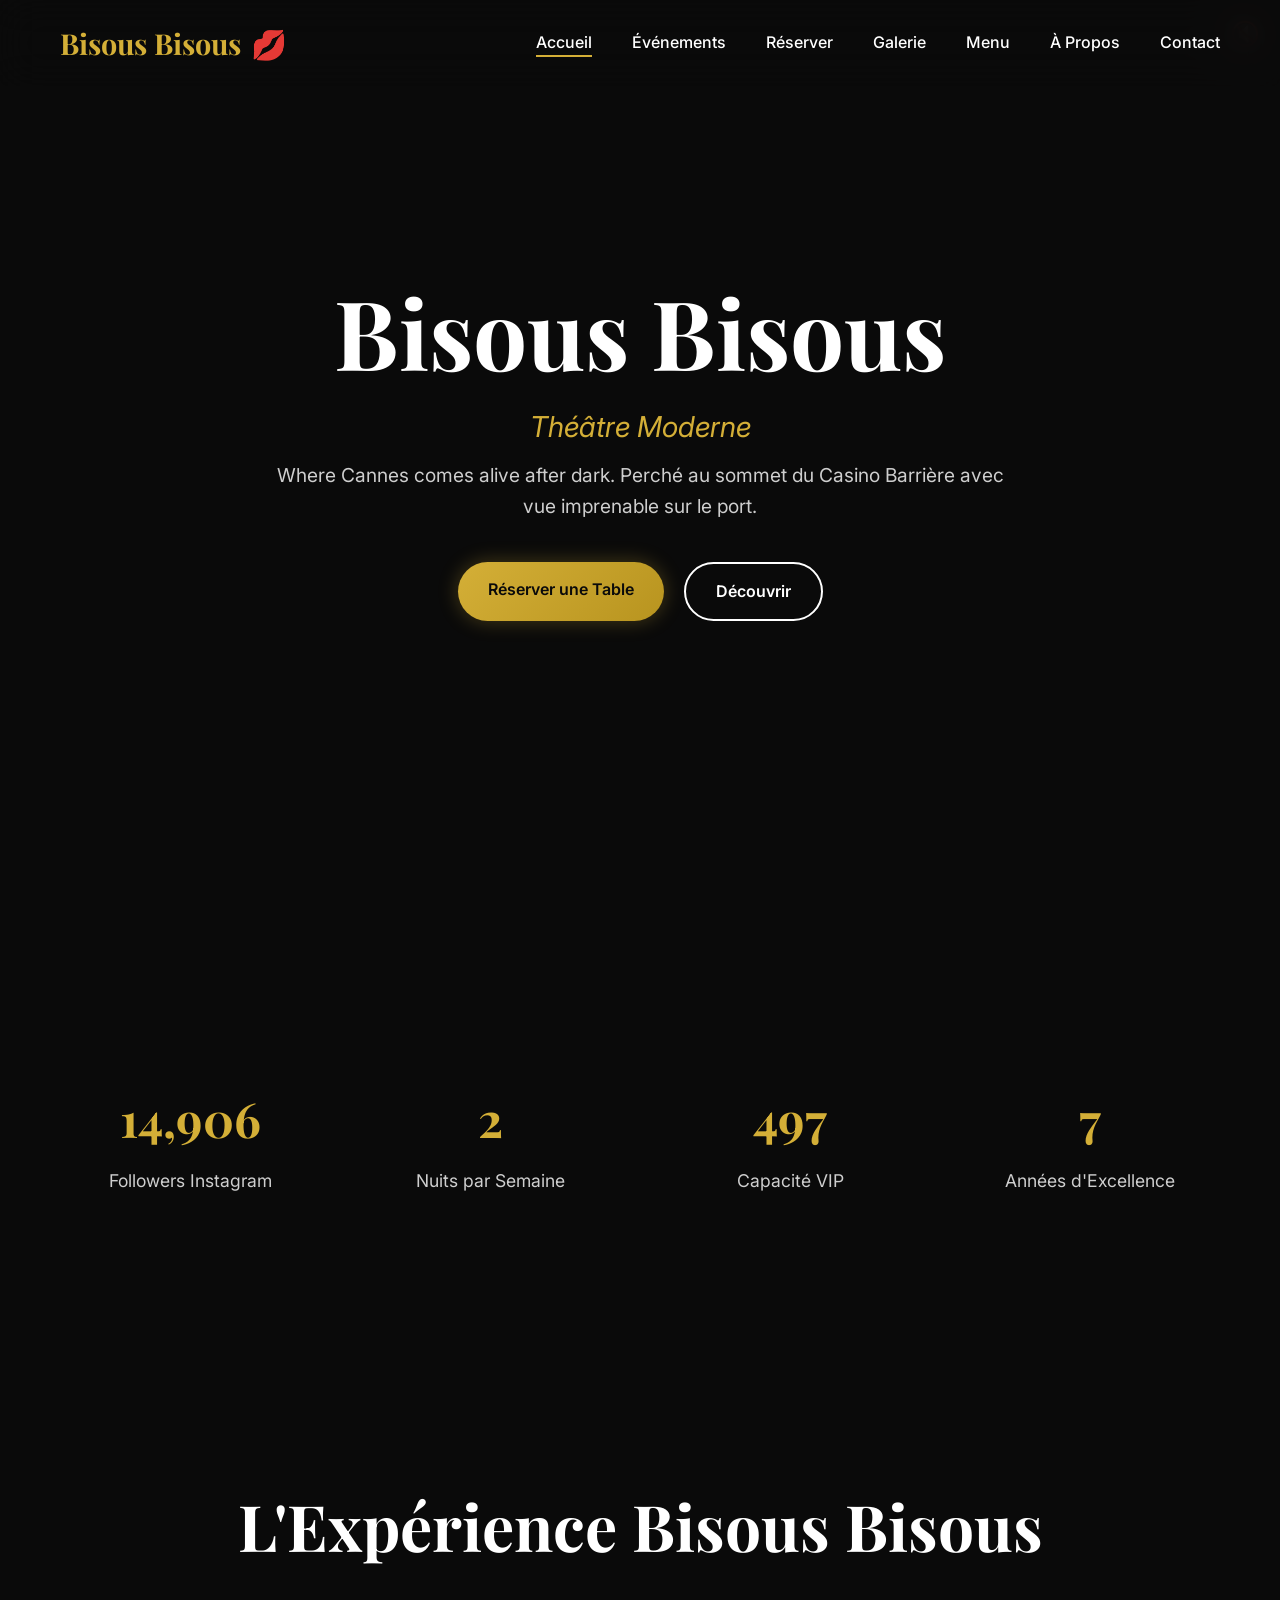
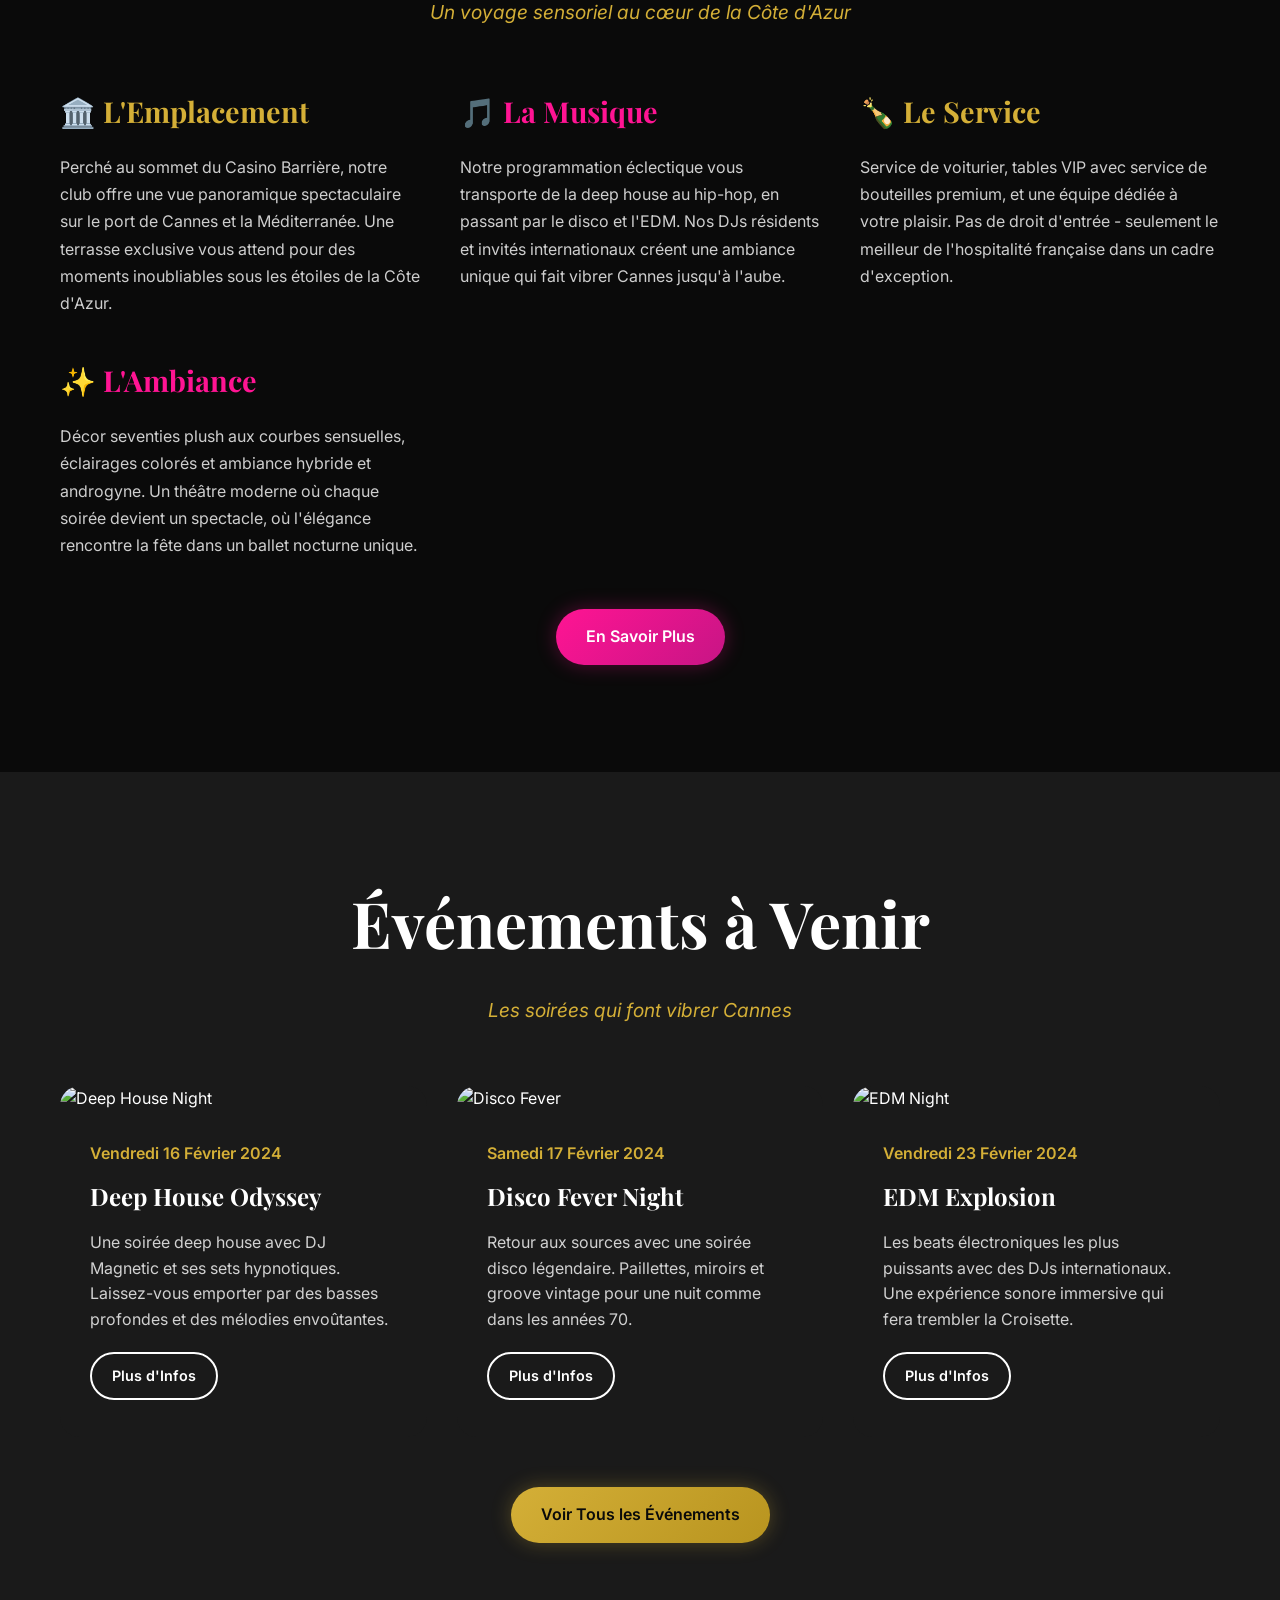
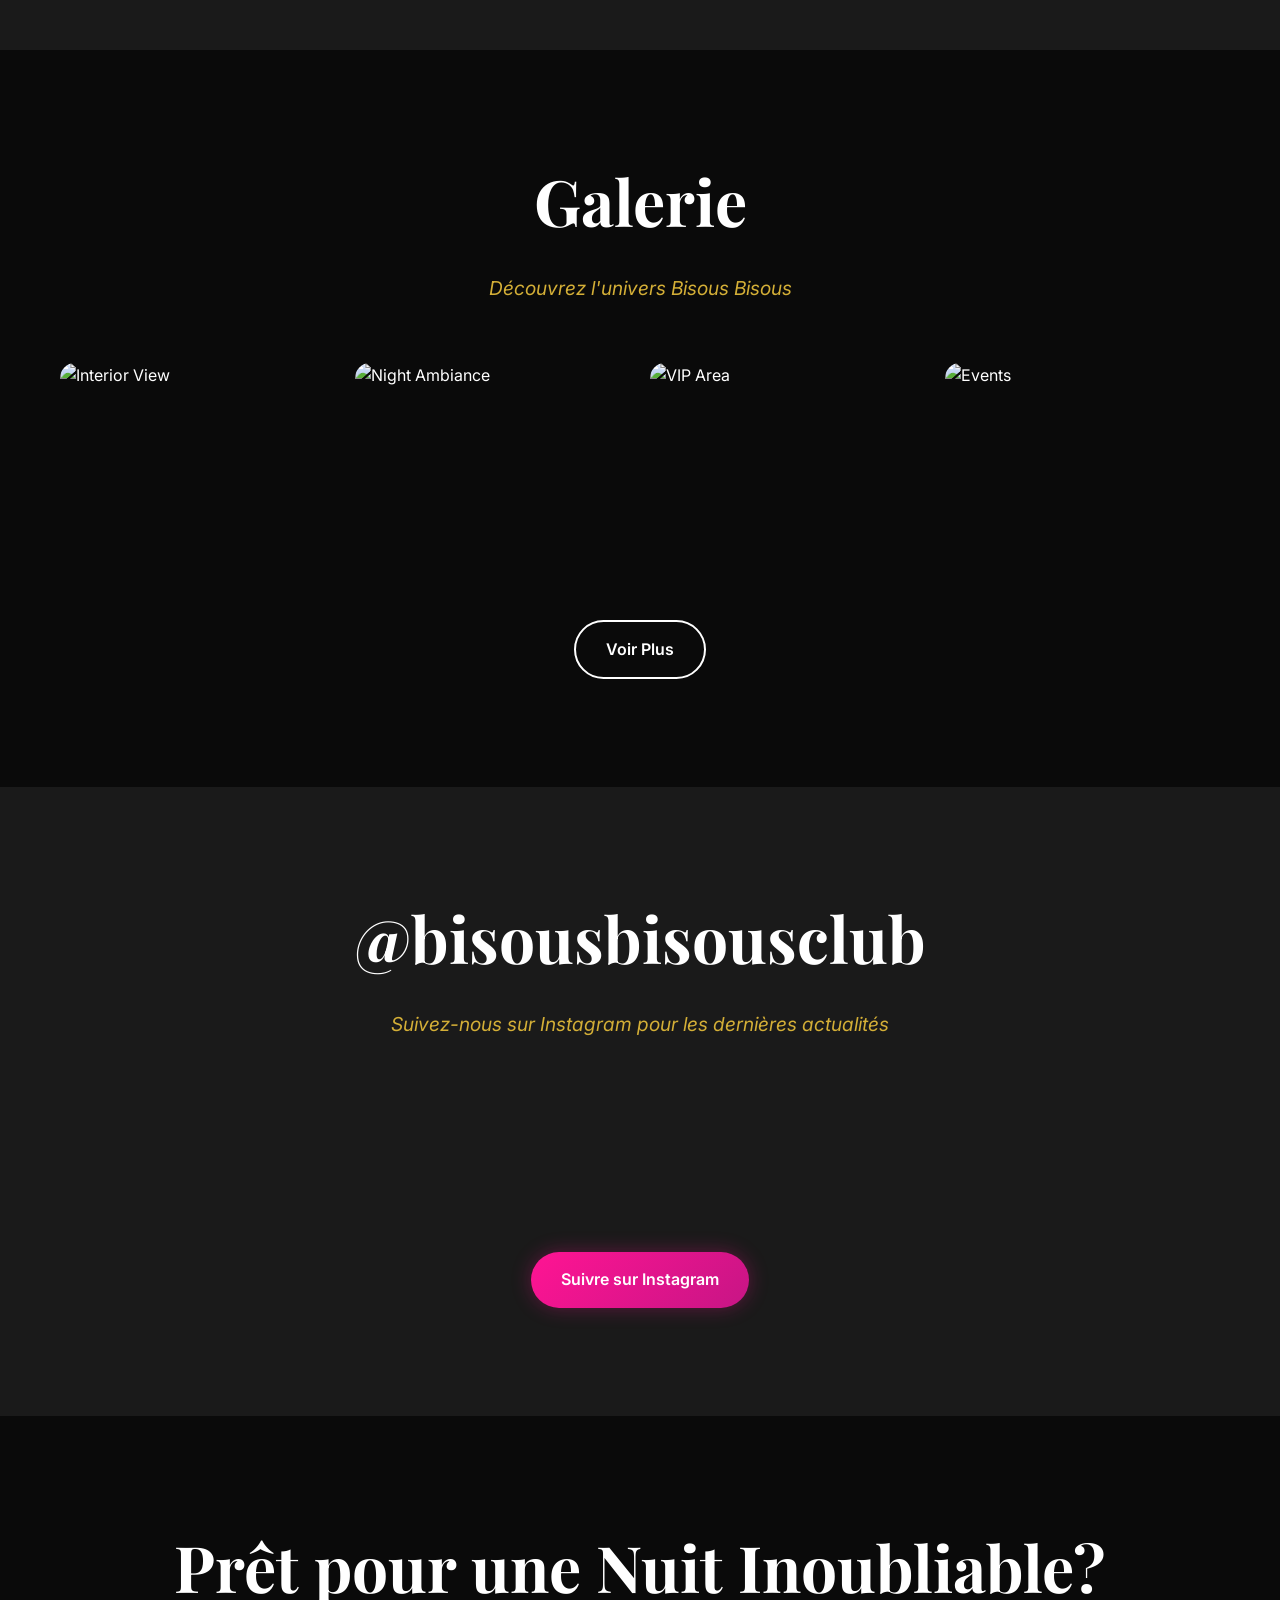
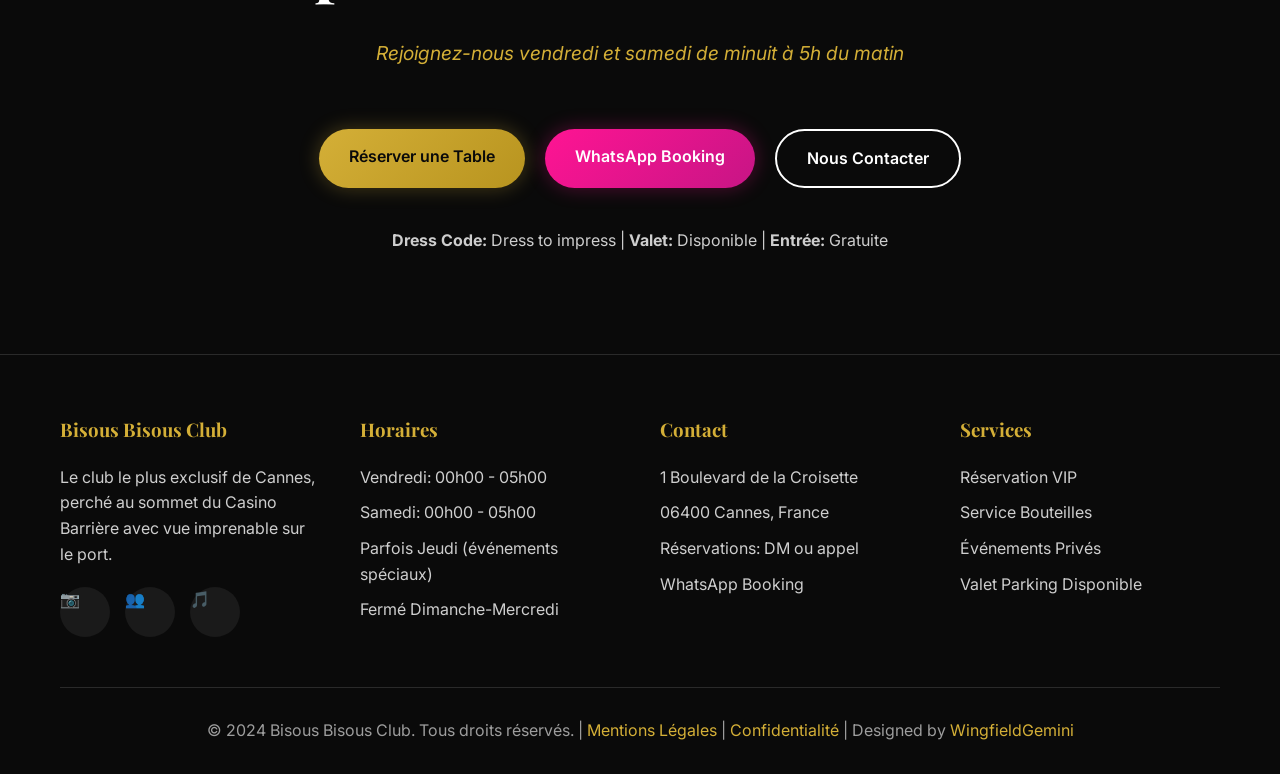
==== index.html @ 8ebdb5f8 "Bisous Bisous Club - Full premium nightclub website" ====
<!DOCTYPE html>
<html lang="fr">
<head>
    <meta charset="UTF-8">
    <meta name="viewport" content="width=device-width, initial-scale=1.0">
    <title>Bisous Bisous Club Cannes - Théâtre Moderne | Where Cannes Comes Alive After Dark</title>
    
    <!-- Meta Tags -->
    <meta name="description" content="Bisous Bisous Club - Le club le plus exclusif de Cannes. Perché au sommet du Casino Barrière avec vue sur le port. Musique house, disco, EDM. Ouvert vendredi et samedi de minuit à 5h.">
    <meta name="keywords" content="nightclub cannes, club cannes, bisous bisous, casino barrière, croisette nightlife, luxury nightclub, VIP cannes">
    <meta name="author" content="Bisous Bisous Club">
    
    <!-- Open Graph -->
    <meta property="og:title" content="Bisous Bisous Club Cannes - Théâtre Moderne">
    <meta property="og:description" content="Where Cannes comes alive after dark. Luxury nightclub atop Casino Barrière with stunning harbour views.">
    <meta property="og:image" content="https://images.unsplash.com/photo-1566737236500-c8ac43014a8b?w=1200&h=630&fit=crop">
    <meta property="og:url" content="https://bisousbisousclub.com">
    <meta property="og:type" content="website">
    <meta property="og:locale" content="fr_FR">
    
    <!-- Twitter Card -->
    <meta name="twitter:card" content="summary_large_image">
    <meta name="twitter:title" content="Bisous Bisous Club Cannes">
    <meta name="twitter:description" content="Where Cannes comes alive after dark 💋🪩">
    <meta name="twitter:image" content="https://images.unsplash.com/photo-1566737236500-c8ac43014a8b?w=1200&h=630&fit=crop">
    
    <!-- Favicon -->
    <link rel="icon" type="image/svg+xml" href="data:image/svg+xml,<svg xmlns='http://www.w3.org/2000/svg' viewBox='0 0 100 100'><text y='.9em' font-size='90'>💋</text></svg>">
    <link rel="alternate icon" href="data:image/svg+xml,<svg xmlns='http://www.w3.org/2000/svg' viewBox='0 0 100 100'><text y='.9em' font-size='90'>🪩</text></svg>">
    
    <!-- Schema Markup -->
    <script type="application/ld+json">
    {
        "@context": "https://schema.org",
        "@type": "NightClub",
        "name": "Bisous Bisous Club",
        "description": "Luxury nightclub in Cannes with harbor views and eclectic music",
        "url": "https://bisousbisousclub.com",
        "telephone": "+33-1-23-45-67-89",
        "address": {
            "@type": "PostalAddress",
            "streetAddress": "1 Boulevard de la Croisette, Palais des Festivals et des Congrès",
            "addressLocality": "Cannes",
            "postalCode": "06400",
            "addressCountry": "FR"
        },
        "geo": {
            "@type": "GeoCoordinates",
            "latitude": 43.5508,
            "longitude": 7.0174
        },
        "openingHours": [
            "Fr 00:00-05:00",
            "Sa 00:00-05:00"
        ],
        "priceRange": "€€€€",
        "servesCuisine": "Cocktails",
        "amenityFeature": [
            "Valet Parking",
            "VIP Service",
            "Bottle Service",
            "Terrace",
            "Harbor View"
        ]
    }
    </script>
    
    <!-- Stylesheets -->
    <link rel="stylesheet" href="styles.css">
    
    <!-- Three.js CDN -->
    <script src="https://cdnjs.cloudflare.com/ajax/libs/three.js/r128/three.min.js" defer></script>
</head>
<body>
    <!-- Loading Screen -->
    <div class="loading-screen">
        <div class="loading-logo">Bisous Bisous</div>
    </div>
    
    <!-- Navigation -->
    <nav class="navbar">
        <div class="nav-container">
            <a href="index.html" class="logo">Bisous Bisous</a>
            <ul class="nav-menu">
                <li><a href="index.html" class="nav-link active">Accueil</a></li>
                <li><a href="events.html" class="nav-link">Événements</a></li>
                <li><a href="booking.html" class="nav-link">Réserver</a></li>
                <li><a href="gallery.html" class="nav-link">Galerie</a></li>
                <li><a href="menu.html" class="nav-link">Menu</a></li>
                <li><a href="about.html" class="nav-link">À Propos</a></li>
                <li><a href="contact.html" class="nav-link">Contact</a></li>
            </ul>
            <button class="nav-toggle">
                <span></span>
                <span></span>
                <span></span>
            </button>
        </div>
    </nav>
    
    <!-- Hero Section -->
    <section class="hero">
        <video class="hero-video" autoplay muted loop>
            <source src="https://player.vimeo.com/external/342571552.hd.mp4?s=6c779c8e5eb7ab3e5c0a6e6f0b1c2d3e" type="video/mp4">
            <!-- Fallback to image if video fails -->
            <img src="https://images.unsplash.com/photo-1566737236500-c8ac43014a8b?w=1920&h=1080&fit=crop" alt="Bisous Bisous Club">
        </video>
        <div class="hero-overlay"></div>
        <canvas id="disco-canvas"></canvas>
        
        <div class="hero-content">
            <h1 class="hero-title">Bisous Bisous</h1>
            <p class="hero-subtitle">Théâtre Moderne</p>
            <p class="hero-description">Where Cannes comes alive after dark. Perché au sommet du Casino Barrière avec vue imprenable sur le port.</p>
            <div class="hero-cta">
                <a href="booking.html" class="btn btn-primary btn-magnetic">Réserver une Table</a>
                <a href="#about" class="btn btn-secondary btn-magnetic">Découvrir</a>
            </div>
        </div>
        
        <!-- Sound Toggle -->
        <button id="sound-btn" onclick="toggleSound()" style="position: absolute; top: 20px; right: 20px; background: none; border: none; font-size: 1.5rem; cursor: pointer;">🔇</button>
    </section>
    
    <!-- Stats Section -->
    <section class="section" id="stats">
        <div class="container">
            <div class="stats">
                <div class="stat-item fade-in">
                    <span class="stat-number" data-count="15000">0</span>
                    <div class="stat-label">Followers Instagram</div>
                </div>
                <div class="stat-item fade-in">
                    <span class="stat-number" data-count="2">0</span>
                    <div class="stat-label">Nuits par Semaine</div>
                </div>
                <div class="stat-item fade-in">
                    <span class="stat-number" data-count="500">0</span>
                    <div class="stat-label">Capacité VIP</div>
                </div>
                <div class="stat-item fade-in">
                    <span class="stat-number" data-count="7">0</span>
                    <div class="stat-label">Années d'Excellence</div>
                </div>
            </div>
        </div>
    </section>
    
    <!-- About Preview -->
    <section class="section" id="about">
        <div class="container">
            <h2 class="section-title fade-in">L'Expérience Bisous Bisous</h2>
            <p class="section-subtitle fade-in">Un voyage sensoriel au cœur de la Côte d'Azur</p>
            
            <div style="display: grid; grid-template-columns: repeat(auto-fit, minmax(300px, 1fr)); gap: 40px; margin-top: 60px;">
                <div class="slide-in-left">
                    <h3 style="font-family: var(--font-heading); font-size: 1.8rem; color: var(--gold); margin-bottom: 20px;">🏛️ L'Emplacement</h3>
                    <p style="color: var(--text-light); line-height: 1.7;">Perché au sommet du Casino Barrière, notre club offre une vue panoramique spectaculaire sur le port de Cannes et la Méditerranée. Une terrasse exclusive vous attend pour des moments inoubliables sous les étoiles de la Côte d'Azur.</p>
                </div>
                
                <div class="slide-in-right">
                    <h3 style="font-family: var(--font-heading); font-size: 1.8rem; color: var(--pink); margin-bottom: 20px;">🎵 La Musique</h3>
                    <p style="color: var(--text-light); line-height: 1.7;">Notre programmation éclectique vous transporte de la deep house au hip-hop, en passant par le disco et l'EDM. Nos DJs résidents et invités internationaux créent une ambiance unique qui fait vibrer Cannes jusqu'à l'aube.</p>
                </div>
                
                <div class="slide-in-left">
                    <h3 style="font-family: var(--font-heading); font-size: 1.8rem; color: var(--gold); margin-bottom: 20px;">🍾 Le Service</h3>
                    <p style="color: var(--text-light); line-height: 1.7;">Service de voiturier, tables VIP avec service de bouteilles premium, et une équipe dédiée à votre plaisir. Pas de droit d'entrée - seulement le meilleur de l'hospitalité française dans un cadre d'exception.</p>
                </div>
                
                <div class="slide-in-right">
                    <h3 style="font-family: var(--font-heading); font-size: 1.8rem; color: var(--pink); margin-bottom: 20px;">✨ L'Ambiance</h3>
                    <p style="color: var(--text-light); line-height: 1.7;">Décor seventies plush aux courbes sensuelles, éclairages colorés et ambiance hybride et androgyne. Un théâtre moderne où chaque soirée devient un spectacle, où l'élégance rencontre la fête dans un ballet nocturne unique.</p>
                </div>
            </div>
            
            <div style="text-align: center; margin-top: 50px;">
                <a href="about.html" class="btn btn-pink btn-magnetic">En Savoir Plus</a>
            </div>
        </div>
    </section>
    
    <!-- Upcoming Events -->
    <section class="section" style="background: var(--gray);">
        <div class="container">
            <h2 class="section-title fade-in">Événements à Venir</h2>
            <p class="section-subtitle fade-in">Les soirées qui font vibrer Cannes</p>
            
            <div class="events-preview">
                <div class="event-card fade-in">
                    <img src="https://images.unsplash.com/photo-1571019613454-1cb2f99b2d8b?w=400&h=250&fit=crop" alt="Deep House Night" class="event-image">
                    <div class="event-content">
                        <div class="event-date">Vendredi 16 Février 2024</div>
                        <h3 class="event-title">Deep House Odyssey</h3>
                        <p class="event-description">Une soirée deep house avec DJ Magnetic et ses sets hypnotiques. Laissez-vous emporter par des basses profondes et des mélodies envoûtantes.</p>
                        <a href="events.html" class="btn btn-secondary" style="padding: 10px 20px; font-size: 0.9rem;">Plus d'Infos</a>
                    </div>
                </div>
                
                <div class="event-card fade-in">
                    <img src="https://images.unsplash.com/photo-1571266028243-d220c2dcbf53?w=400&h=250&fit=crop" alt="Disco Fever" class="event-image">
                    <div class="event-content">
                        <div class="event-date">Samedi 17 Février 2024</div>
                        <h3 class="event-title">Disco Fever Night</h3>
                        <p class="event-description">Retour aux sources avec une soirée disco légendaire. Paillettes, miroirs et groove vintage pour une nuit comme dans les années 70.</p>
                        <a href="events.html" class="btn btn-secondary" style="padding: 10px 20px; font-size: 0.9rem;">Plus d'Infos</a>
                    </div>
                </div>
                
                <div class="event-card fade-in">
                    <img src="https://images.unsplash.com/photo-1571168962643-4c8b2d99b9fe?w=400&h=250&fit=crop" alt="EDM Night" class="event-image">
                    <div class="event-content">
                        <div class="event-date">Vendredi 23 Février 2024</div>
                        <h3 class="event-title">EDM Explosion</h3>
                        <p class="event-description">Les beats électroniques les plus puissants avec des DJs internationaux. Une expérience sonore immersive qui fera trembler la Croisette.</p>
                        <a href="events.html" class="btn btn-secondary" style="padding: 10px 20px; font-size: 0.9rem;">Plus d'Infos</a>
                    </div>
                </div>
            </div>
            
            <div style="text-align: center; margin-top: 50px;">
                <a href="events.html" class="btn btn-primary btn-magnetic">Voir Tous les Événements</a>
            </div>
        </div>
    </section>
    
    <!-- Gallery Preview -->
    <section class="section">
        <div class="container">
            <h2 class="section-title fade-in">Galerie</h2>
            <p class="section-subtitle fade-in">Découvrez l'univers Bisous Bisous</p>
            
            <div class="gallery-grid" style="grid-template-columns: repeat(auto-fit, minmax(250px, 1fr));">
                <div class="gallery-item fade-in" data-category="venue">
                    <img src="https://images.unsplash.com/photo-1566737236500-c8ac43014a8b?w=400&h=300&fit=crop" alt="Interior View" class="gallery-image">
                    <div class="gallery-overlay">
                        <div class="gallery-title">Vue Intérieure</div>
                    </div>
                </div>
                
                <div class="gallery-item fade-in" data-category="nights">
                    <img src="https://images.unsplash.com/photo-1571019613454-1cb2f99b2d8b?w=400&h=300&fit=crop" alt="Night Ambiance" class="gallery-image">
                    <div class="gallery-overlay">
                        <div class="gallery-title">Ambiance Nocturne</div>
                    </div>
                </div>
                
                <div class="gallery-item fade-in" data-category="vip">
                    <img src="https://images.unsplash.com/photo-1566417713940-fe7c737a9ef2?w=400&h=300&fit=crop" alt="VIP Area" class="gallery-image">
                    <div class="gallery-overlay">
                        <div class="gallery-title">Espace VIP</div>
                    </div>
                </div>
                
                <div class="gallery-item fade-in" data-category="events">
                    <img src="https://images.unsplash.com/photo-1493225457124-a3eb161ffa5f?w=400&h=300&fit=crop" alt="Events" class="gallery-image">
                    <div class="gallery-overlay">
                        <div class="gallery-title">Événements</div>
                    </div>
                </div>
            </div>
            
            <div style="text-align: center; margin-top: 50px;">
                <a href="gallery.html" class="btn btn-secondary btn-magnetic">Voir Plus</a>
            </div>
        </div>
    </section>
    
    <!-- Instagram Feed Section -->
    <section class="section" style="background: var(--gray);">
        <div class="container">
            <h2 class="section-title fade-in">@bisousbisousclub</h2>
            <p class="section-subtitle fade-in">Suivez-nous sur Instagram pour les dernières actualités</p>
            
            <div id="instagram-feed" style="display: grid; grid-template-columns: repeat(auto-fit, minmax(200px, 1fr)); gap: 20px; margin-top: 40px;">
                <!-- Instagram posts will be loaded by JavaScript -->
            </div>
            
            <div style="text-align: center; margin-top: 50px;">
                <a href="https://instagram.com/bisousbisousclub" target="_blank" class="btn btn-pink btn-magnetic">Suivre sur Instagram</a>
            </div>
        </div>
    </section>
    
    <!-- Call to Action -->
    <section class="section">
        <div class="container" style="text-align: center;">
            <h2 class="section-title fade-in">Prêt pour une Nuit Inoubliable?</h2>
            <p class="section-subtitle fade-in">Rejoignez-nous vendredi et samedi de minuit à 5h du matin</p>
            
            <div style="display: flex; gap: 20px; justify-content: center; flex-wrap: wrap; margin-top: 40px;">
                <a href="booking.html" class="btn btn-primary btn-magnetic">Réserver une Table</a>
                <a href="#" onclick="openWhatsApp()" class="btn btn-pink btn-magnetic">WhatsApp Booking</a>
                <a href="contact.html" class="btn btn-secondary btn-magnetic">Nous Contacter</a>
            </div>
            
            <div style="margin-top: 40px; color: var(--text-light);">
                <p><strong>Dress Code:</strong> Dress to impress | <strong>Valet:</strong> Disponible | <strong>Entrée:</strong> Gratuite</p>
            </div>
        </div>
    </section>
    
    <!-- Lightbox -->
    <div id="lightbox" class="lightbox">
        <div class="lightbox-content">
            <img id="lightbox-img" src="" alt="" class="lightbox-image">
            <button id="lightbox-close" class="lightbox-close">&times;</button>
        </div>
    </div>
    
    <!-- Footer -->
    <footer class="footer">
        <div class="container">
            <div class="footer-content">
                <div class="footer-section">
                    <h3>Bisous Bisous Club</h3>
                    <p>Le club le plus exclusif de Cannes, perché au sommet du Casino Barrière avec vue imprenable sur le port.</p>
                    <div class="social-links">
                        <a href="https://instagram.com/bisousbisousclub" class="social-link" target="_blank">📷</a>
                        <a href="https://facebook.com/bisousbisousclub" class="social-link" target="_blank">👥</a>
                        <a href="https://tiktok.com/@bisousbisousclub" class="social-link" target="_blank">🎵</a>
                    </div>
                </div>
                
                <div class="footer-section">
                    <h3>Horaires</h3>
                    <p>Vendredi: 00h00 - 05h00</p>
                    <p>Samedi: 00h00 - 05h00</p>
                    <p>Parfois Jeudi (événements spéciaux)</p>
                    <p>Fermé Dimanche-Mercredi</p>
                </div>
                
                <div class="footer-section">
                    <h3>Contact</h3>
                    <p>1 Boulevard de la Croisette</p>
                    <p>06400 Cannes, France</p>
                    <p>Réservations: DM ou appel</p>
                    <a href="#" onclick="openWhatsApp()">WhatsApp Booking</a>
                </div>
                
                <div class="footer-section">
                    <h3>Services</h3>
                    <a href="booking.html">Réservation VIP</a>
                    <a href="menu.html">Service Bouteilles</a>
                    <a href="events.html">Événements Privés</a>
                    <p>Valet Parking Disponible</p>
                </div>
            </div>
            
            <div class="footer-bottom">
                <p>&copy; 2024 Bisous Bisous Club. Tous droits réservés. | 
                <a href="#">Mentions Légales</a> | 
                <a href="#">Confidentialité</a> | 
                Designed by <a href="https://wingfieldgemini.github.io" target="_blank">WingfieldGemini</a></p>
            </div>
        </div>
    </footer>
    
    <!-- Scripts -->
    <script src="script.js"></script>
    <script>
        // Load Instagram feed on page load
        document.addEventListener('DOMContentLoaded', function() {
            loadInstagramFeed();
        });
    </script>
</body>
</html>
---- styles.css ----
@import url('https://fonts.googleapis.com/css2?family=Playfair+Display:ital,wght@0,400;0,500;0,600;0,700;1,400&family=Inter:wght@300;400;500;600;700&family=Poppins:wght@300;400;500;600;700&display=swap');

/* CSS Custom Properties */
:root {
  --black: #0A0A0A;
  --gold: #D4AF37;
  --pink: #FF1493;
  --red: #DC143C;
  --white: #FFFFFF;
  --gray: #1A1A1A;
  --light-gray: #2A2A2A;
  --text-light: rgba(255, 255, 255, 0.8);
  --text-muted: rgba(255, 255, 255, 0.6);
  
  --font-heading: 'Playfair Display', serif;
  --font-body: 'Inter', sans-serif;
  --font-alt: 'Poppins', sans-serif;
  
  --transition: all 0.3s cubic-bezier(0.4, 0, 0.2, 1);
  --transition-slow: all 0.6s cubic-bezier(0.4, 0, 0.2, 1);
  --shadow-glow: 0 0 20px rgba(212, 175, 55, 0.3);
  --shadow-pink: 0 0 20px rgba(255, 20, 147, 0.3);
}

/* Reset & Base Styles */
* {
  margin: 0;
  padding: 0;
  box-sizing: border-box;
}

html {
  font-size: 16px;
  scroll-behavior: smooth;
}

body {
  font-family: var(--font-body);
  background: var(--black);
  color: var(--white);
  line-height: 1.6;
  overflow-x: hidden;
}

/* Custom Cursor - REMOVED */

/* Loading Screen */
.loading-screen {
  position: fixed;
  top: 0;
  left: 0;
  width: 100%;
  height: 100%;
  background: var(--black);
  display: flex;
  justify-content: center;
  align-items: center;
  z-index: 10000;
  transition: opacity 0.8s ease, visibility 0.8s ease;
  pointer-events: none;
}

.loading-screen.hidden {
  opacity: 0;
  visibility: hidden;
  pointer-events: none;
}

.loading-logo {
  font-family: var(--font-heading);
  font-size: 3rem;
  font-weight: 700;
  color: var(--gold);
  position: relative;
  animation: pulse 2s ease-in-out infinite;
}

.loading-logo::after {
  content: '💋';
  position: absolute;
  right: -50px;
  top: 0;
  animation: spin 2s linear infinite;
}

@keyframes pulse {
  0%, 100% { opacity: 1; transform: scale(1); }
  50% { opacity: 0.7; transform: scale(1.05); }
}

@keyframes spin {
  from { transform: rotate(0deg); }
  to { transform: rotate(360deg); }
}

/* Scroll Progress */
.scroll-progress {
  position: fixed;
  top: 0;
  left: 0;
  width: 0;
  height: 3px;
  background: linear-gradient(90deg, var(--gold), var(--pink));
  z-index: 9999;
  transition: width 0.1s ease;
}

/* Navigation */
.navbar {
  position: fixed;
  top: 0;
  left: 0;
  right: 0;
  z-index: 1000;
  padding: 20px 0;
  background: rgba(10, 10, 10, 0.9);
  backdrop-filter: blur(20px);
  transition: var(--transition);
}

.navbar.scrolled {
  background: rgba(10, 10, 10, 0.95);
  padding: 15px 0;
}

.nav-container {
  max-width: 1200px;
  margin: 0 auto;
  padding: 0 20px;
  display: flex;
  justify-content: space-between;
  align-items: center;
}

.logo {
  font-family: var(--font-heading);
  font-size: 1.8rem;
  font-weight: 700;
  color: var(--gold);
  text-decoration: none;
  position: relative;
}

.logo::after {
  content: '💋';
  margin-left: 10px;
  animation: float 3s ease-in-out infinite;
}

@keyframes float {
  0%, 100% { transform: translateY(0px); }
  50% { transform: translateY(-5px); }
}

.nav-menu {
  display: flex;
  list-style: none;
  gap: 40px;
}

.nav-link {
  color: var(--white);
  text-decoration: none;
  font-weight: 500;
  position: relative;
  transition: var(--transition);
}

.nav-link:hover {
  color: var(--gold);
}

.nav-link::after {
  content: '';
  position: absolute;
  bottom: -5px;
  left: 0;
  width: 0;
  height: 2px;
  background: var(--gold);
  transition: width 0.3s ease;
}

.nav-link:hover::after,
.nav-link.active::after {
  width: 100%;
}

/* Mobile Navigation */
.nav-toggle {
  display: none;
  flex-direction: column;
  cursor: pointer;
  padding: 10px;
  background: none;
  border: none;
}

.nav-toggle span {
  width: 25px;
  height: 3px;
  background: var(--white);
  margin: 3px 0;
  transition: var(--transition);
}

.nav-toggle.active span:nth-child(1) {
  transform: rotate(45deg) translate(9px, 9px);
}

.nav-toggle.active span:nth-child(2) {
  opacity: 0;
}

.nav-toggle.active span:nth-child(3) {
  transform: rotate(-45deg) translate(8px, -8px);
}

@media (max-width: 768px) {
  .nav-toggle {
    display: flex;
  }
  
  .nav-menu {
    position: fixed;
    top: 0;
    right: -100%;
    width: 100%;
    height: 100vh;
    background: var(--black);
    flex-direction: column;
    justify-content: center;
    align-items: center;
    gap: 30px;
    transition: right 0.3s ease;
  }
  
  .nav-menu.active {
    right: 0;
  }
  
  .nav-link {
    font-size: 1.5rem;
  }
}

/* Hero Section */
.hero {
  height: 100vh;
  position: relative;
  overflow: hidden;
  display: flex;
  align-items: center;
  justify-content: center;
}

.hero-video {
  position: absolute;
  top: 0;
  left: 0;
  width: 100%;
  height: 100%;
  object-fit: cover;
  z-index: -2;
}

.hero-overlay {
  position: absolute;
  top: 0;
  left: 0;
  width: 100%;
  height: 100%;
  background: linear-gradient(
    45deg,
    rgba(10, 10, 10, 0.7) 0%,
    rgba(10, 10, 10, 0.4) 50%,
    rgba(10, 10, 10, 0.7) 100%
  );
  z-index: -1;
}

.hero-content {
  text-align: center;
  max-width: 800px;
  padding: 0 20px;
  z-index: 1;
}

.hero-title {
  font-family: var(--font-heading);
  font-size: clamp(3rem, 8vw, 6rem);
  font-weight: 700;
  color: var(--white);
  margin-bottom: 20px;
  line-height: 1.1;
  opacity: 0;
  transform: translateY(50px);
  animation: fadeInUp 1s ease 0.5s forwards;
}

.hero-subtitle {
  font-size: clamp(1.2rem, 3vw, 1.8rem);
  color: var(--gold);
  margin-bottom: 10px;
  font-style: italic;
  opacity: 0;
  transform: translateY(30px);
  animation: fadeInUp 1s ease 0.8s forwards;
}

.hero-description {
  font-size: clamp(1rem, 2vw, 1.2rem);
  color: var(--text-light);
  margin-bottom: 40px;
  opacity: 0;
  transform: translateY(30px);
  animation: fadeInUp 1s ease 1.1s forwards;
}

.hero-cta {
  display: inline-flex;
  gap: 20px;
  opacity: 0;
  transform: translateY(30px);
  animation: fadeInUp 1s ease 1.4s forwards;
}

@keyframes fadeInUp {
  to {
    opacity: 1;
    transform: translateY(0);
  }
}

/* Buttons */
.btn {
  display: inline-block;
  padding: 15px 30px;
  text-decoration: none;
  font-weight: 600;
  border-radius: 50px;
  transition: var(--transition);
  position: relative;
  overflow: hidden;
  border: none;
  cursor: pointer;
  font-family: var(--font-body);
  font-size: 1rem;
}

.btn-primary {
  background: linear-gradient(135deg, var(--gold), #B8941F);
  color: var(--black);
  box-shadow: var(--shadow-glow);
}

.btn-primary:hover {
  transform: translateY(-3px);
  box-shadow: 0 10px 30px rgba(212, 175, 55, 0.4);
}

.btn-secondary {
  background: transparent;
  color: var(--white);
  border: 2px solid var(--white);
}

.btn-secondary:hover {
  background: var(--white);
  color: var(--black);
  transform: translateY(-3px);
}

.btn-pink {
  background: linear-gradient(135deg, var(--pink), #C71585);
  color: var(--white);
  box-shadow: var(--shadow-pink);
}

.btn-pink:hover {
  transform: translateY(-3px);
  box-shadow: 0 10px 30px rgba(255, 20, 147, 0.4);
}

/* Magnetic Button Effect */
.btn-magnetic {
  transition: transform 0.3s ease;
}

/* WebGL/Three.js Canvas */
#disco-canvas {
  position: absolute;
  top: 0;
  left: 0;
  width: 100%;
  height: 100%;
  pointer-events: none;
  z-index: 0;
}

/* Sections */
.section {
  padding: 100px 0;
  position: relative;
}

.container {
  max-width: 1200px;
  margin: 0 auto;
  padding: 0 20px;
}

.section-title {
  font-family: var(--font-heading);
  font-size: clamp(2.5rem, 5vw, 4rem);
  font-weight: 700;
  text-align: center;
  margin-bottom: 20px;
  color: var(--white);
}

.section-subtitle {
  font-size: 1.2rem;
  text-align: center;
  color: var(--gold);
  margin-bottom: 60px;
  font-style: italic;
}

/* Stats Counter */
.stats {
  display: grid;
  grid-template-columns: repeat(auto-fit, minmax(200px, 1fr));
  gap: 40px;
  margin: 80px 0;
}

.stat-item {
  text-align: center;
}

.stat-number {
  font-family: var(--font-heading);
  font-size: 3rem;
  font-weight: 700;
  color: var(--gold);
  display: block;
}

.stat-label {
  color: var(--text-light);
  font-size: 1.1rem;
  margin-top: 10px;
}

/* Events Preview */
.events-preview {
  display: grid;
  grid-template-columns: repeat(auto-fit, minmax(300px, 1fr));
  gap: 30px;
  margin-top: 60px;
}

.event-card {
  background: var(--gray);
  border-radius: 20px;
  overflow: hidden;
  transition: var(--transition-slow);
  position: relative;
}

.event-card:hover {
  transform: translateY(-10px);
  box-shadow: 0 20px 40px rgba(0, 0, 0, 0.3);
}

.event-image {
  width: 100%;
  height: 200px;
  object-fit: cover;
}

.event-content {
  padding: 30px;
}

.event-date {
  color: var(--gold);
  font-weight: 600;
  margin-bottom: 10px;
}

.event-title {
  font-family: var(--font-heading);
  font-size: 1.5rem;
  margin-bottom: 15px;
}

.event-description {
  color: var(--text-light);
  margin-bottom: 20px;
}

/* Gallery Grid */
.gallery-grid {
  display: grid;
  grid-template-columns: repeat(auto-fill, minmax(300px, 1fr));
  gap: 20px;
  margin-top: 60px;
}

.gallery-item {
  position: relative;
  border-radius: 15px;
  overflow: hidden;
  aspect-ratio: 4/3;
  cursor: pointer;
  transition: var(--transition);
}

.gallery-item:hover {
  transform: scale(1.05);
}

.gallery-image {
  width: 100%;
  height: 100%;
  object-fit: cover;
}

.gallery-overlay {
  position: absolute;
  top: 0;
  left: 0;
  right: 0;
  bottom: 0;
  background: linear-gradient(to bottom, transparent, rgba(0, 0, 0, 0.7));
  display: flex;
  align-items: flex-end;
  padding: 20px;
  opacity: 0;
  transition: var(--transition);
}

.gallery-item:hover .gallery-overlay {
  opacity: 1;
}

.gallery-title {
  color: var(--white);
  font-weight: 600;
}

/* Forms */
.form-group {
  margin-bottom: 25px;
}

.form-label {
  display: block;
  margin-bottom: 8px;
  color: var(--gold);
  font-weight: 500;
}

.form-input,
.form-select,
.form-textarea {
  width: 100%;
  padding: 15px 20px;
  background: var(--gray);
  border: 2px solid transparent;
  border-radius: 10px;
  color: var(--white);
  font-family: var(--font-body);
  font-size: 1rem;
  transition: var(--transition);
}

.form-input:focus,
.form-select:focus,
.form-textarea:focus {
  outline: none;
  border-color: var(--gold);
  box-shadow: var(--shadow-glow);
}

.form-textarea {
  min-height: 120px;
  resize: vertical;
}

/* Menu Items */
.menu-category {
  margin-bottom: 60px;
}

.menu-category h3 {
  font-family: var(--font-heading);
  font-size: 2rem;
  color: var(--gold);
  margin-bottom: 30px;
  text-align: center;
}

.menu-items {
  display: grid;
  gap: 20px;
}

.menu-item {
  display: flex;
  justify-content: space-between;
  align-items: flex-start;
  padding: 20px 0;
  border-bottom: 1px solid var(--light-gray);
}

.menu-item-info h4 {
  color: var(--white);
  font-size: 1.2rem;
  margin-bottom: 5px;
}

.menu-item-description {
  color: var(--text-light);
  font-size: 0.9rem;
}

.menu-item-price {
  color: var(--gold);
  font-weight: 600;
  font-size: 1.1rem;
}

/* Footer */
.footer {
  background: var(--black);
  padding: 60px 0 30px;
  border-top: 1px solid var(--light-gray);
}

.footer-content {
  display: grid;
  grid-template-columns: repeat(auto-fit, minmax(250px, 1fr));
  gap: 40px;
  margin-bottom: 40px;
}

.footer-section h3 {
  font-family: var(--font-heading);
  color: var(--gold);
  margin-bottom: 20px;
}

.footer-section p,
.footer-section a {
  color: var(--text-light);
  text-decoration: none;
  margin-bottom: 10px;
  display: block;
  transition: var(--transition);
}

.footer-section a:hover {
  color: var(--gold);
}

.social-links {
  display: flex;
  gap: 15px;
  margin-top: 20px;
}

.social-link {
  display: inline-flex;
  width: 50px;
  height: 50px;
  background: var(--gray);
  border-radius: 50%;
  align-items: center;
  justify-content: center;
  color: var(--white);
  text-decoration: none;
  transition: var(--transition);
}

.social-link:hover {
  background: var(--gold);
  color: var(--black);
  transform: translateY(-3px);
}

.footer-bottom {
  text-align: center;
  padding-top: 30px;
  border-top: 1px solid var(--light-gray);
  color: var(--text-muted);
}

.footer-bottom a {
  color: var(--gold);
  text-decoration: none;
}

.footer-bottom a:hover {
  text-decoration: underline;
}

/* Calendar */
.calendar-container {
  background: var(--gray);
  border-radius: 20px;
  padding: 30px;
  margin-top: 40px;
}

.calendar-header {
  display: flex;
  justify-content: space-between;
  align-items: center;
  margin-bottom: 30px;
}

.calendar-nav {
  background: var(--gold);
  color: var(--black);
  border: none;
  border-radius: 50%;
  width: 40px;
  height: 40px;
  cursor: pointer;
  transition: var(--transition);
}

.calendar-nav:hover {
  transform: scale(1.1);
}

.calendar-grid {
  display: grid;
  grid-template-columns: repeat(7, 1fr);
  gap: 10px;
}

.calendar-day {
  aspect-ratio: 1;
  display: flex;
  align-items: center;
  justify-content: center;
  border-radius: 10px;
  cursor: pointer;
  transition: var(--transition);
}

.calendar-day:hover {
  background: var(--light-gray);
}

.calendar-day.has-event {
  background: var(--gold);
  color: var(--black);
  font-weight: 600;
}

/* DJ Cards */
.dj-grid {
  display: grid;
  grid-template-columns: repeat(auto-fit, minmax(280px, 1fr));
  gap: 30px;
  margin-top: 60px;
}

.dj-card {
  background: var(--gray);
  border-radius: 20px;
  overflow: hidden;
  transition: var(--transition-slow);
}

.dj-card:hover {
  transform: translateY(-10px);
  box-shadow: 0 20px 40px rgba(0, 0, 0, 0.3);
}

.dj-image {
  width: 100%;
  height: 300px;
  object-fit: cover;
}

.dj-content {
  padding: 25px;
}

.dj-name {
  font-family: var(--font-heading);
  font-size: 1.5rem;
  color: var(--white);
  margin-bottom: 10px;
}

.dj-genre {
  color: var(--gold);
  font-weight: 500;
  margin-bottom: 15px;
}

.dj-bio {
  color: var(--text-light);
  line-height: 1.6;
}

/* Lightbox */
.lightbox {
  position: fixed;
  top: 0;
  left: 0;
  right: 0;
  bottom: 0;
  background: rgba(0, 0, 0, 0.9);
  display: none;
  align-items: center;
  justify-content: center;
  z-index: 10000;
  backdrop-filter: blur(10px);
}

.lightbox.active {
  display: flex;
}

.lightbox-content {
  max-width: 90%;
  max-height: 90%;
  position: relative;
}

.lightbox-image {
  max-width: 100%;
  max-height: 100%;
  object-fit: contain;
}

.lightbox-close {
  position: absolute;
  top: -50px;
  right: 0;
  background: none;
  border: none;
  color: var(--white);
  font-size: 2rem;
  cursor: pointer;
  padding: 10px;
  transition: var(--transition);
}

.lightbox-close:hover {
  color: var(--gold);
}

/* Animations */
.fade-in {
  opacity: 0;
  transform: translateY(30px);
  transition: var(--transition-slow);
}

.fade-in.visible {
  opacity: 1;
  transform: translateY(0);
}

.slide-in-left {
  opacity: 0;
  transform: translateX(-50px);
  transition: var(--transition-slow);
}

.slide-in-left.visible {
  opacity: 1;
  transform: translateX(0);
}

.slide-in-right {
  opacity: 0;
  transform: translateX(50px);
  transition: var(--transition-slow);
}

.slide-in-right.visible {
  opacity: 1;
  transform: translateX(0);
}

/* Modal */
.modal {
  position: fixed;
  top: 0;
  left: 0;
  right: 0;
  bottom: 0;
  background: rgba(0, 0, 0, 0.8);
  display: none;
  align-items: center;
  justify-content: center;
  z-index: 10000;
  backdrop-filter: blur(10px);
}

.modal.active {
  display: flex;
}

.modal-content {
  background: var(--gray);
  border-radius: 20px;
  padding: 40px;
  max-width: 500px;
  width: 90%;
  position: relative;
  text-align: center;
}

.modal-close {
  position: absolute;
  top: 15px;
  right: 20px;
  background: none;
  border: none;
  color: var(--white);
  font-size: 1.5rem;
  cursor: pointer;
  padding: 5px;
  transition: var(--transition);
}

.modal-close:hover {
  color: var(--gold);
}

/* Responsive Design */
@media (max-width: 768px) {
  .hero-title {
    font-size: 2.5rem;
  }
  
  .section {
    padding: 60px 0;
  }
  
  .stats {
    grid-template-columns: repeat(2, 1fr);
    gap: 30px;
  }
  
  .events-preview {
    grid-template-columns: 1fr;
  }
  
  .gallery-grid {
    grid-template-columns: 1fr;
  }
  
  .menu-item {
    flex-direction: column;
    gap: 10px;
  }
  
  .calendar-grid {
    gap: 5px;
  }
  
  .dj-grid {
    grid-template-columns: 1fr;
  }
  
  .footer-content {
    grid-template-columns: 1fr;
    text-align: center;
  }
}

/* Utility Classes */
.text-center { text-align: center; }
.text-gold { color: var(--gold); }
.text-pink { color: var(--pink); }
.mb-20 { margin-bottom: 20px; }
.mb-40 { margin-bottom: 40px; }
.mt-40 { margin-top: 40px; }

/* Loading Screen Failsafe */
@media (max-width: 768px) {
  .loading-screen {
    animation: forceHide 4s ease 1s forwards;
  }
}

@keyframes forceHide {
  99% {
    opacity: 1;
    visibility: visible;
  }
  100% {
    opacity: 0;
    visibility: hidden;
    pointer-events: none;
  }
}
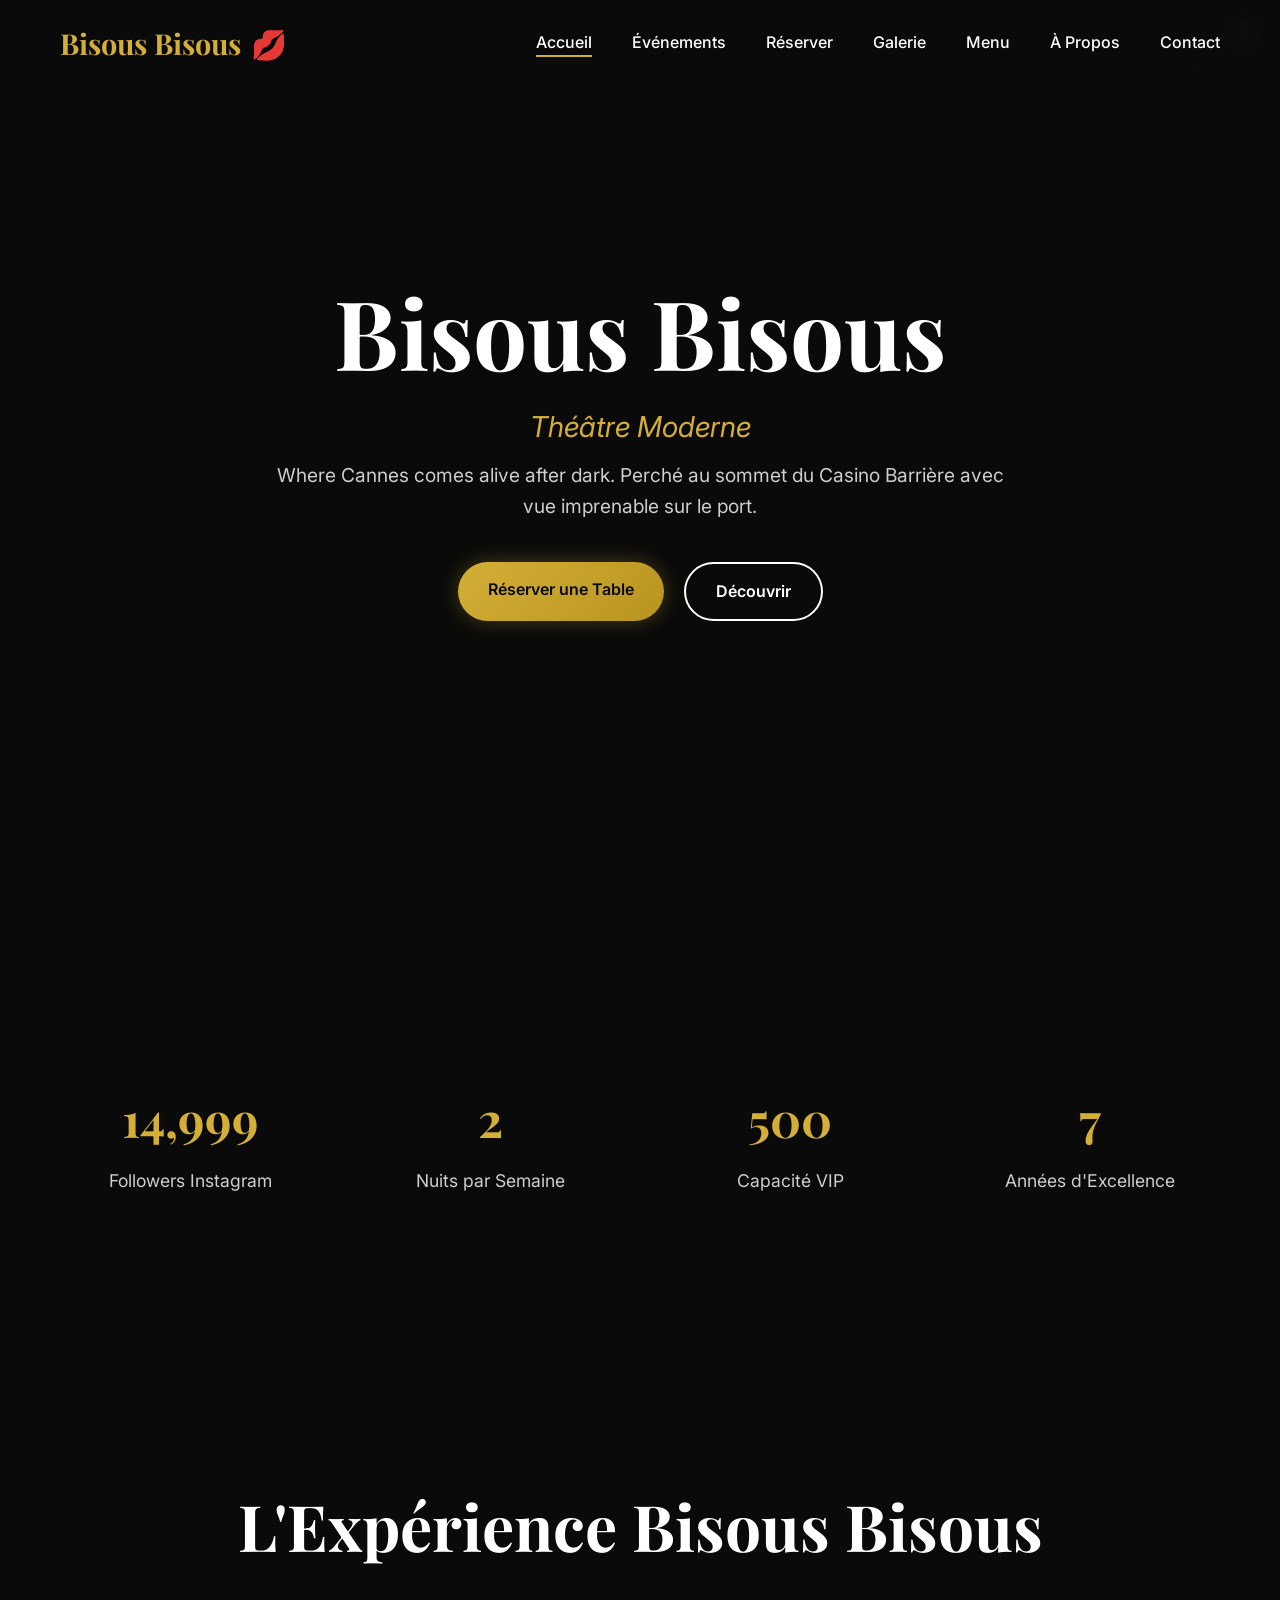
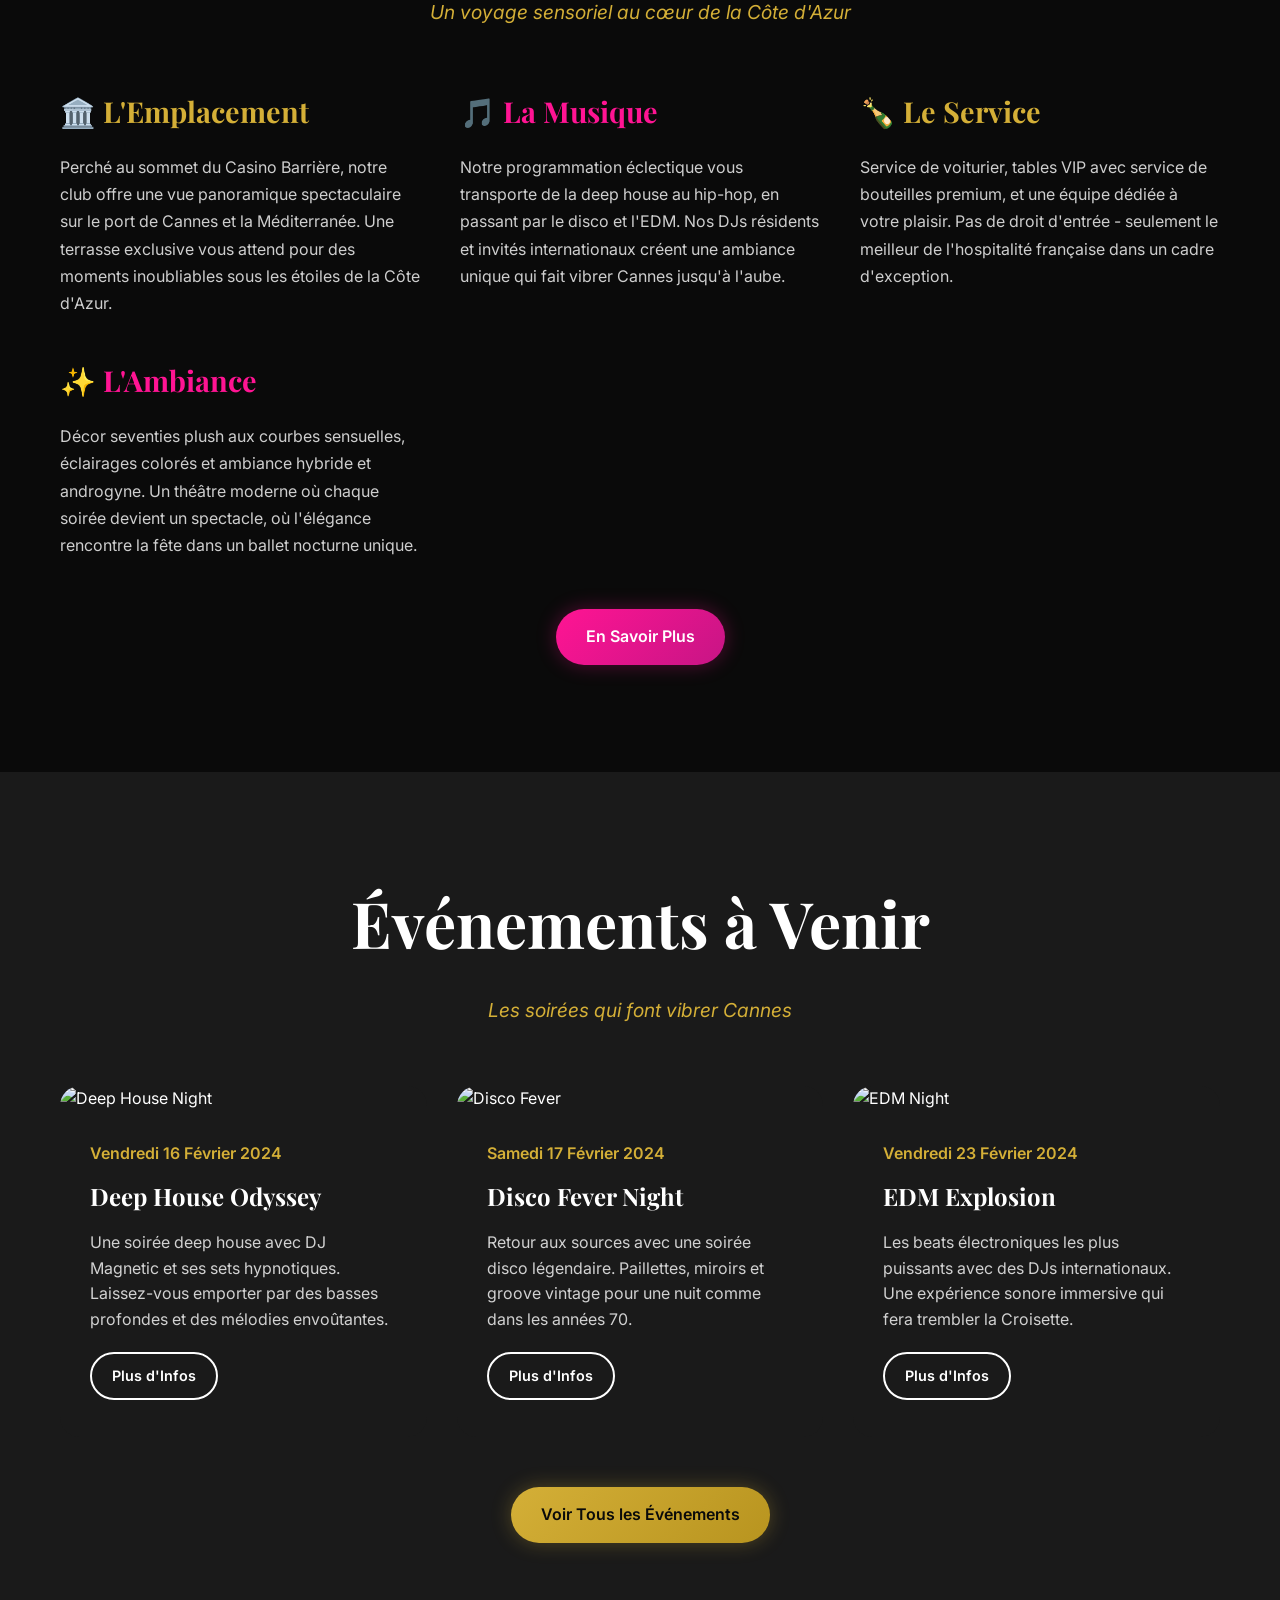
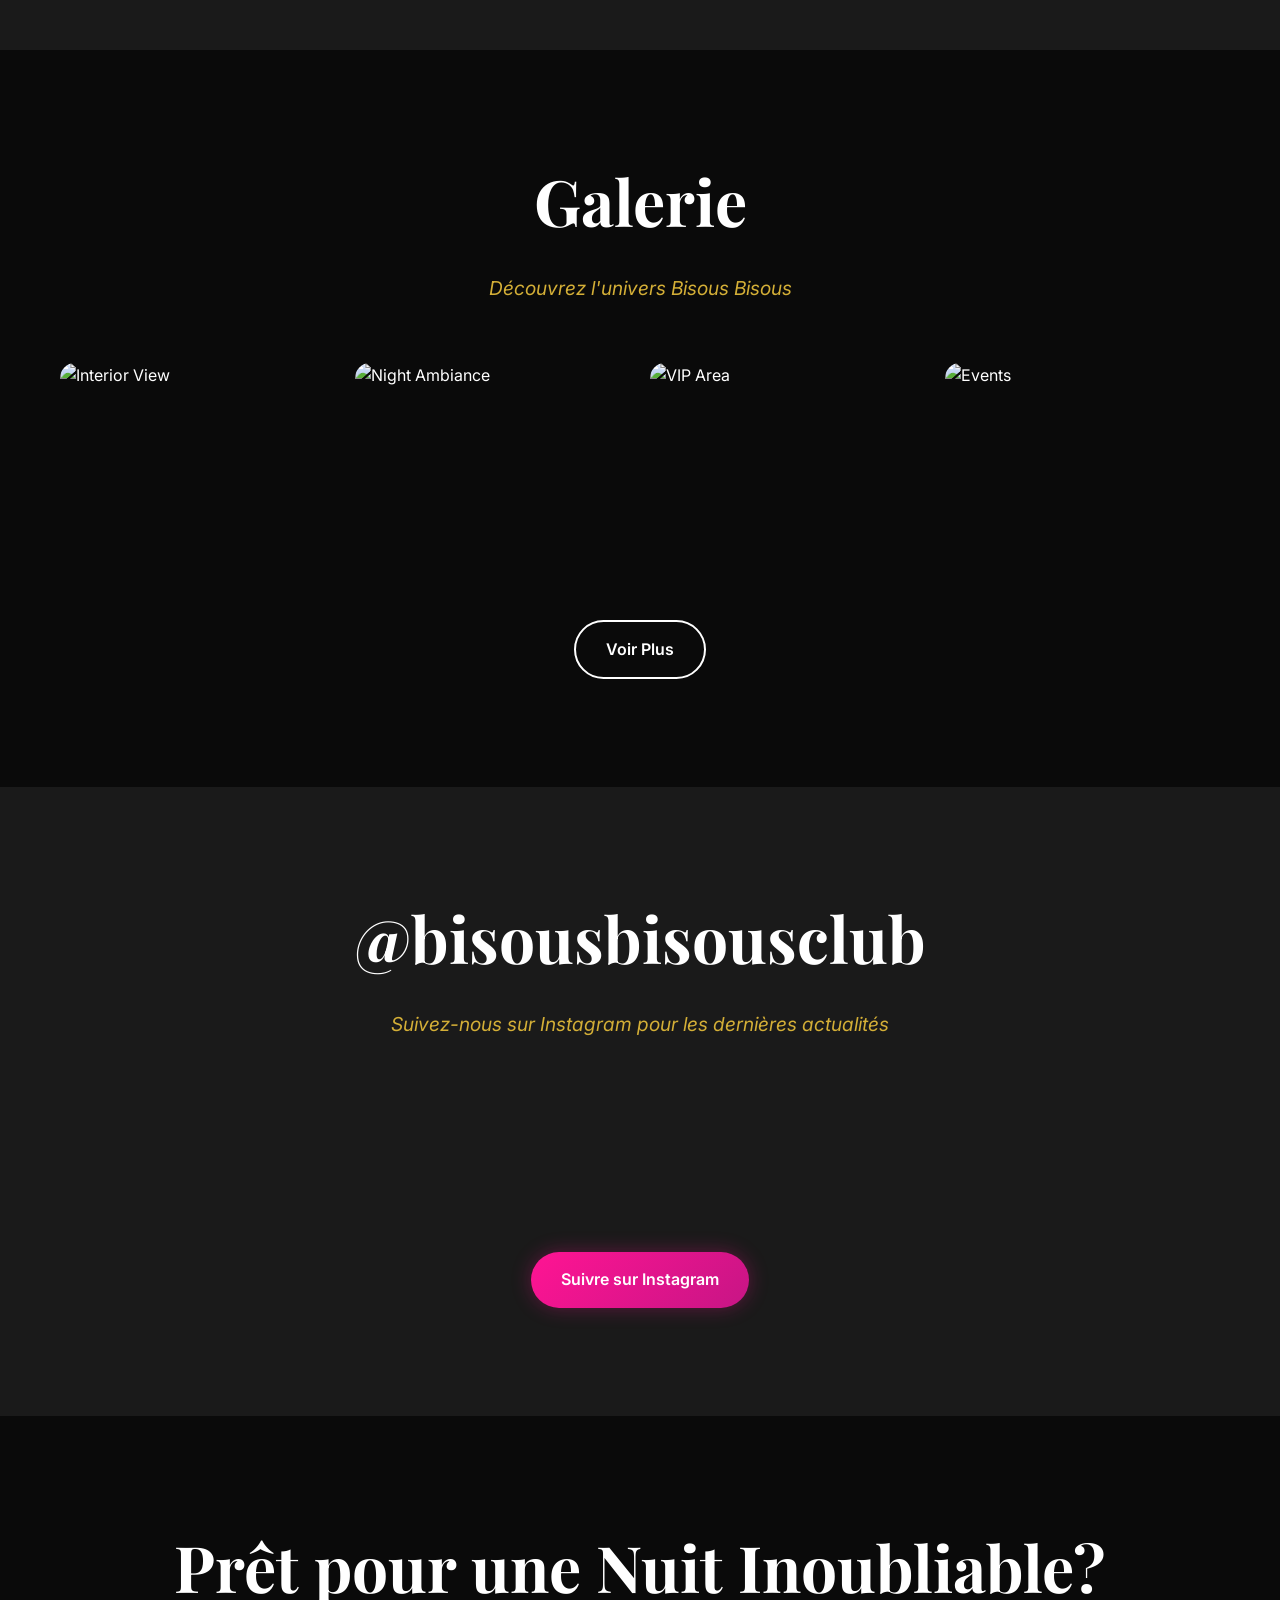
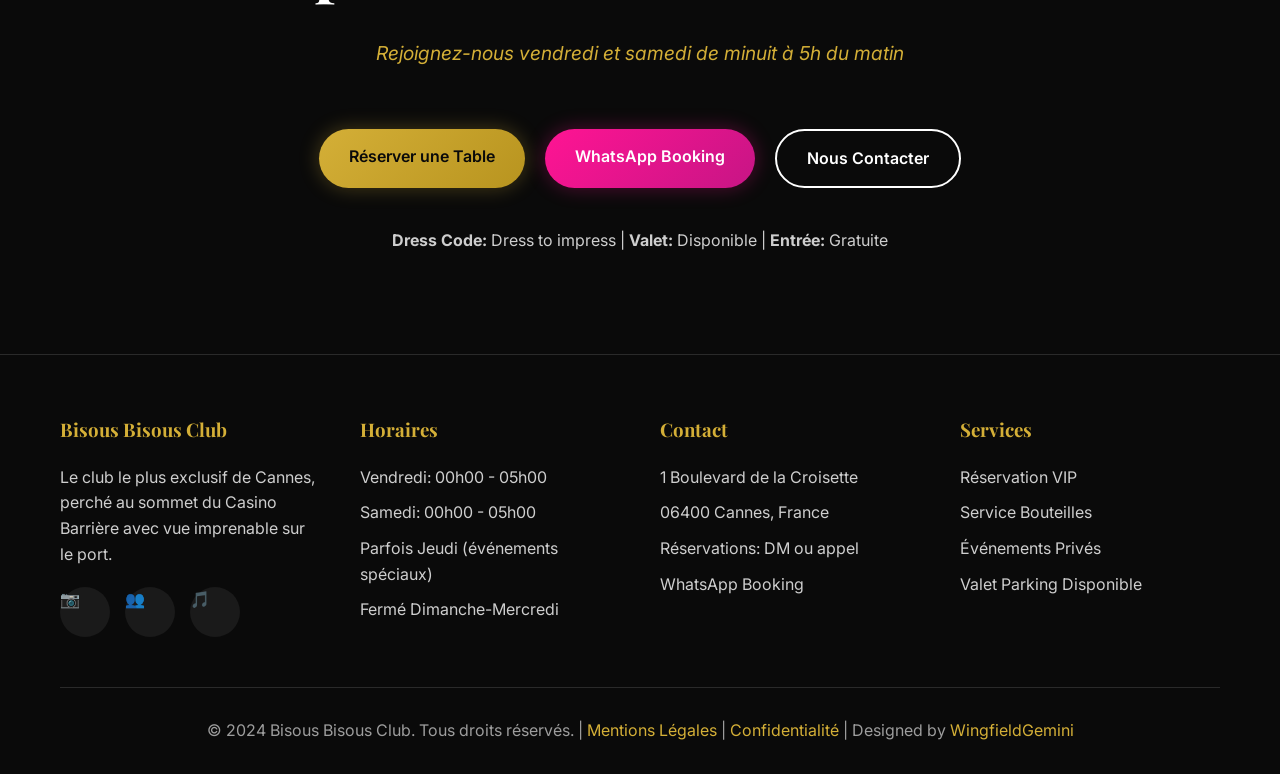
==== commit 42e4b9e2: "Replace all images: 40+ unique photos, zero duplicates, real club photos featured" ====
--- a/index.html
+++ b/index.html
@@ -13,7 +13,7 @@
     <!-- Open Graph -->
     <meta property="og:title" content="Bisous Bisous Club Cannes - Théâtre Moderne">
     <meta property="og:description" content="Where Cannes comes alive after dark. Luxury nightclub atop Casino Barrière with stunning harbour views.">
-    <meta property="og:image" content="https://images.unsplash.com/photo-1566737236500-c8ac43014a8b?w=1200&h=630&fit=crop">
+    <meta property="og:image" content="https://clubbookers.com/wp-content/uploads/2021/10/Bisous-Bisous-1-1.jpg">
     <meta property="og:url" content="https://bisousbisousclub.com">
     <meta property="og:type" content="website">
     <meta property="og:locale" content="fr_FR">
@@ -22,7 +22,7 @@
     <meta name="twitter:card" content="summary_large_image">
     <meta name="twitter:title" content="Bisous Bisous Club Cannes">
     <meta name="twitter:description" content="Where Cannes comes alive after dark 💋🪩">
-    <meta name="twitter:image" content="https://images.unsplash.com/photo-1566737236500-c8ac43014a8b?w=1200&h=630&fit=crop">
+    <meta name="twitter:image" content="https://clubbookers.com/wp-content/uploads/2021/10/Bisous-Bisous-1-1.jpg">
     
     <!-- Favicon -->
     <link rel="icon" type="image/svg+xml" href="data:image/svg+xml,<svg xmlns='http://www.w3.org/2000/svg' viewBox='0 0 100 100'><text y='.9em' font-size='90'>💋</text></svg>">
@@ -100,10 +100,10 @@
     
     <!-- Hero Section -->
     <section class="hero">
-        <video class="hero-video" autoplay muted loop>
+        <video class="hero-video" autoplay muted loop poster="https://clubbookers.com/wp-content/uploads/2021/10/75208751_538293176735990_8045740197516684440_n.jpg">
             <source src="https://player.vimeo.com/external/342571552.hd.mp4?s=6c779c8e5eb7ab3e5c0a6e6f0b1c2d3e" type="video/mp4">
             <!-- Fallback to image if video fails -->
-            <img src="https://images.unsplash.com/photo-1566737236500-c8ac43014a8b?w=1920&h=1080&fit=crop" alt="Bisous Bisous Club">
+            <img src="https://clubbookers.com/wp-content/uploads/2021/10/75208751_538293176735990_8045740197516684440_n.jpg" alt="Bisous Bisous Club">
         </video>
         <div class="hero-overlay"></div>
         <canvas id="disco-canvas"></canvas>
@@ -188,7 +188,7 @@
             
             <div class="events-preview">
                 <div class="event-card fade-in">
-                    <img src="https://images.unsplash.com/photo-1571019613454-1cb2f99b2d8b?w=400&h=250&fit=crop" alt="Deep House Night" class="event-image">
+                    <img src="https://images.unsplash.com/photo-1470225620780-dba8ba36b745?w=400&h=250&fit=crop" alt="Deep House Night" class="event-image">
                     <div class="event-content">
                         <div class="event-date">Vendredi 16 Février 2024</div>
                         <h3 class="event-title">Deep House Odyssey</h3>
@@ -198,7 +198,7 @@
                 </div>
                 
                 <div class="event-card fade-in">
-                    <img src="https://images.unsplash.com/photo-1571266028243-d220c2dcbf53?w=400&h=250&fit=crop" alt="Disco Fever" class="event-image">
+                    <img src="https://images.unsplash.com/photo-1516450360452-9312f5e86fc7?w=400&h=250&fit=crop" alt="Disco Fever" class="event-image">
                     <div class="event-content">
                         <div class="event-date">Samedi 17 Février 2024</div>
                         <h3 class="event-title">Disco Fever Night</h3>
@@ -208,7 +208,7 @@
                 </div>
                 
                 <div class="event-card fade-in">
-                    <img src="https://images.unsplash.com/photo-1571168962643-4c8b2d99b9fe?w=400&h=250&fit=crop" alt="EDM Night" class="event-image">
+                    <img src="https://images.unsplash.com/photo-1429962714451-bb934ecdc4ec?w=400&h=250&fit=crop" alt="EDM Night" class="event-image">
                     <div class="event-content">
                         <div class="event-date">Vendredi 23 Février 2024</div>
                         <h3 class="event-title">EDM Explosion</h3>
@@ -232,28 +232,28 @@
             
             <div class="gallery-grid" style="grid-template-columns: repeat(auto-fit, minmax(250px, 1fr));">
                 <div class="gallery-item fade-in" data-category="venue">
-                    <img src="https://images.unsplash.com/photo-1566737236500-c8ac43014a8b?w=400&h=300&fit=crop" alt="Interior View" class="gallery-image">
+                    <img src="https://clubbookers.com/wp-content/uploads/2021/10/Bisou-bisou00243.jpg?w=400&h=300&fit=crop" alt="Interior View" class="gallery-image">
                     <div class="gallery-overlay">
                         <div class="gallery-title">Vue Intérieure</div>
                     </div>
                 </div>
                 
                 <div class="gallery-item fade-in" data-category="nights">
-                    <img src="https://images.unsplash.com/photo-1571019613454-1cb2f99b2d8b?w=400&h=300&fit=crop" alt="Night Ambiance" class="gallery-image">
+                    <img src="https://images.unsplash.com/photo-1504680177321-2e6a879aac86?w=400&h=300&fit=crop" alt="Night Ambiance" class="gallery-image">
                     <div class="gallery-overlay">
                         <div class="gallery-title">Ambiance Nocturne</div>
                     </div>
                 </div>
                 
                 <div class="gallery-item fade-in" data-category="vip">
-                    <img src="https://images.unsplash.com/photo-1566417713940-fe7c737a9ef2?w=400&h=300&fit=crop" alt="VIP Area" class="gallery-image">
+                    <img src="https://images.unsplash.com/photo-1545128485-c400e7702b30?w=400&h=300&fit=crop" alt="VIP Area" class="gallery-image">
                     <div class="gallery-overlay">
                         <div class="gallery-title">Espace VIP</div>
                     </div>
                 </div>
                 
                 <div class="gallery-item fade-in" data-category="events">
-                    <img src="https://images.unsplash.com/photo-1493225457124-a3eb161ffa5f?w=400&h=300&fit=crop" alt="Events" class="gallery-image">
+                    <img src="https://images.unsplash.com/photo-1574391884720-bbc3740c59d1?w=400&h=300&fit=crop" alt="Events" class="gallery-image">
                     <div class="gallery-overlay">
                         <div class="gallery-title">Événements</div>
                     </div>
